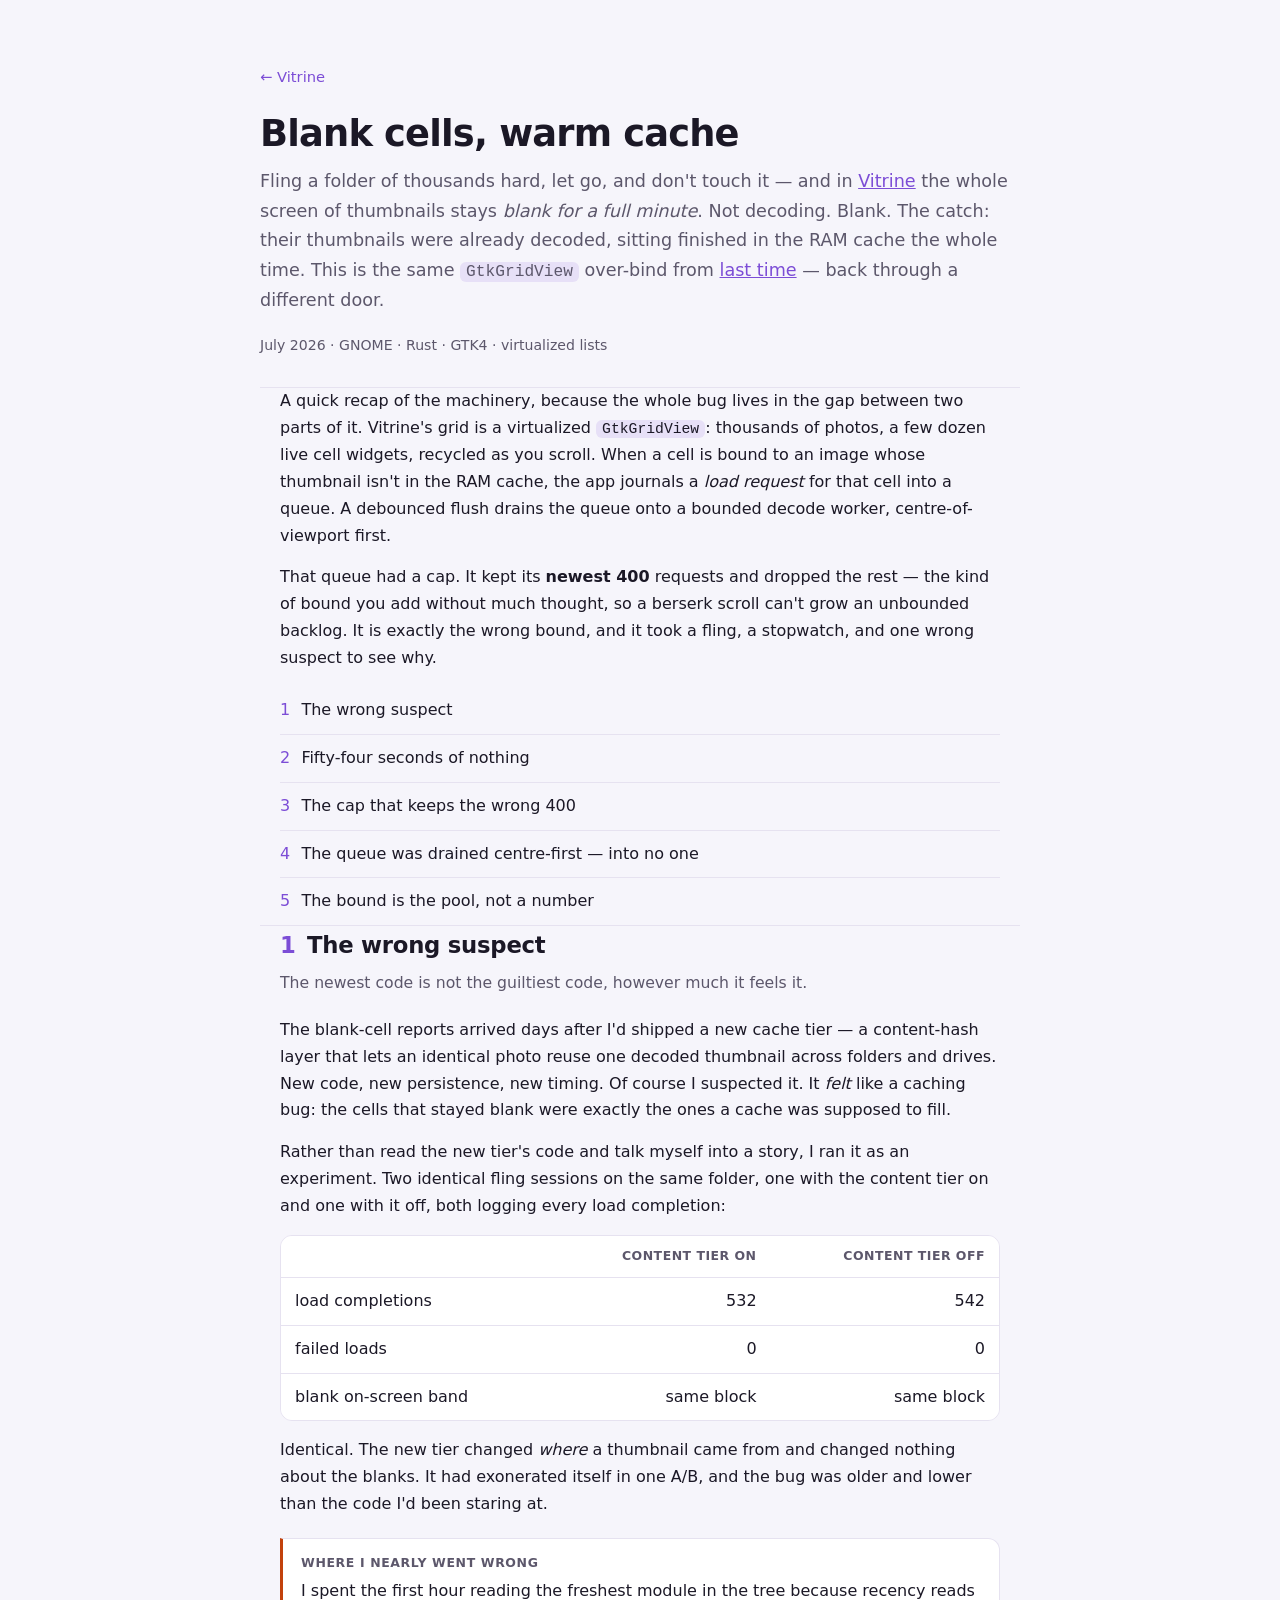
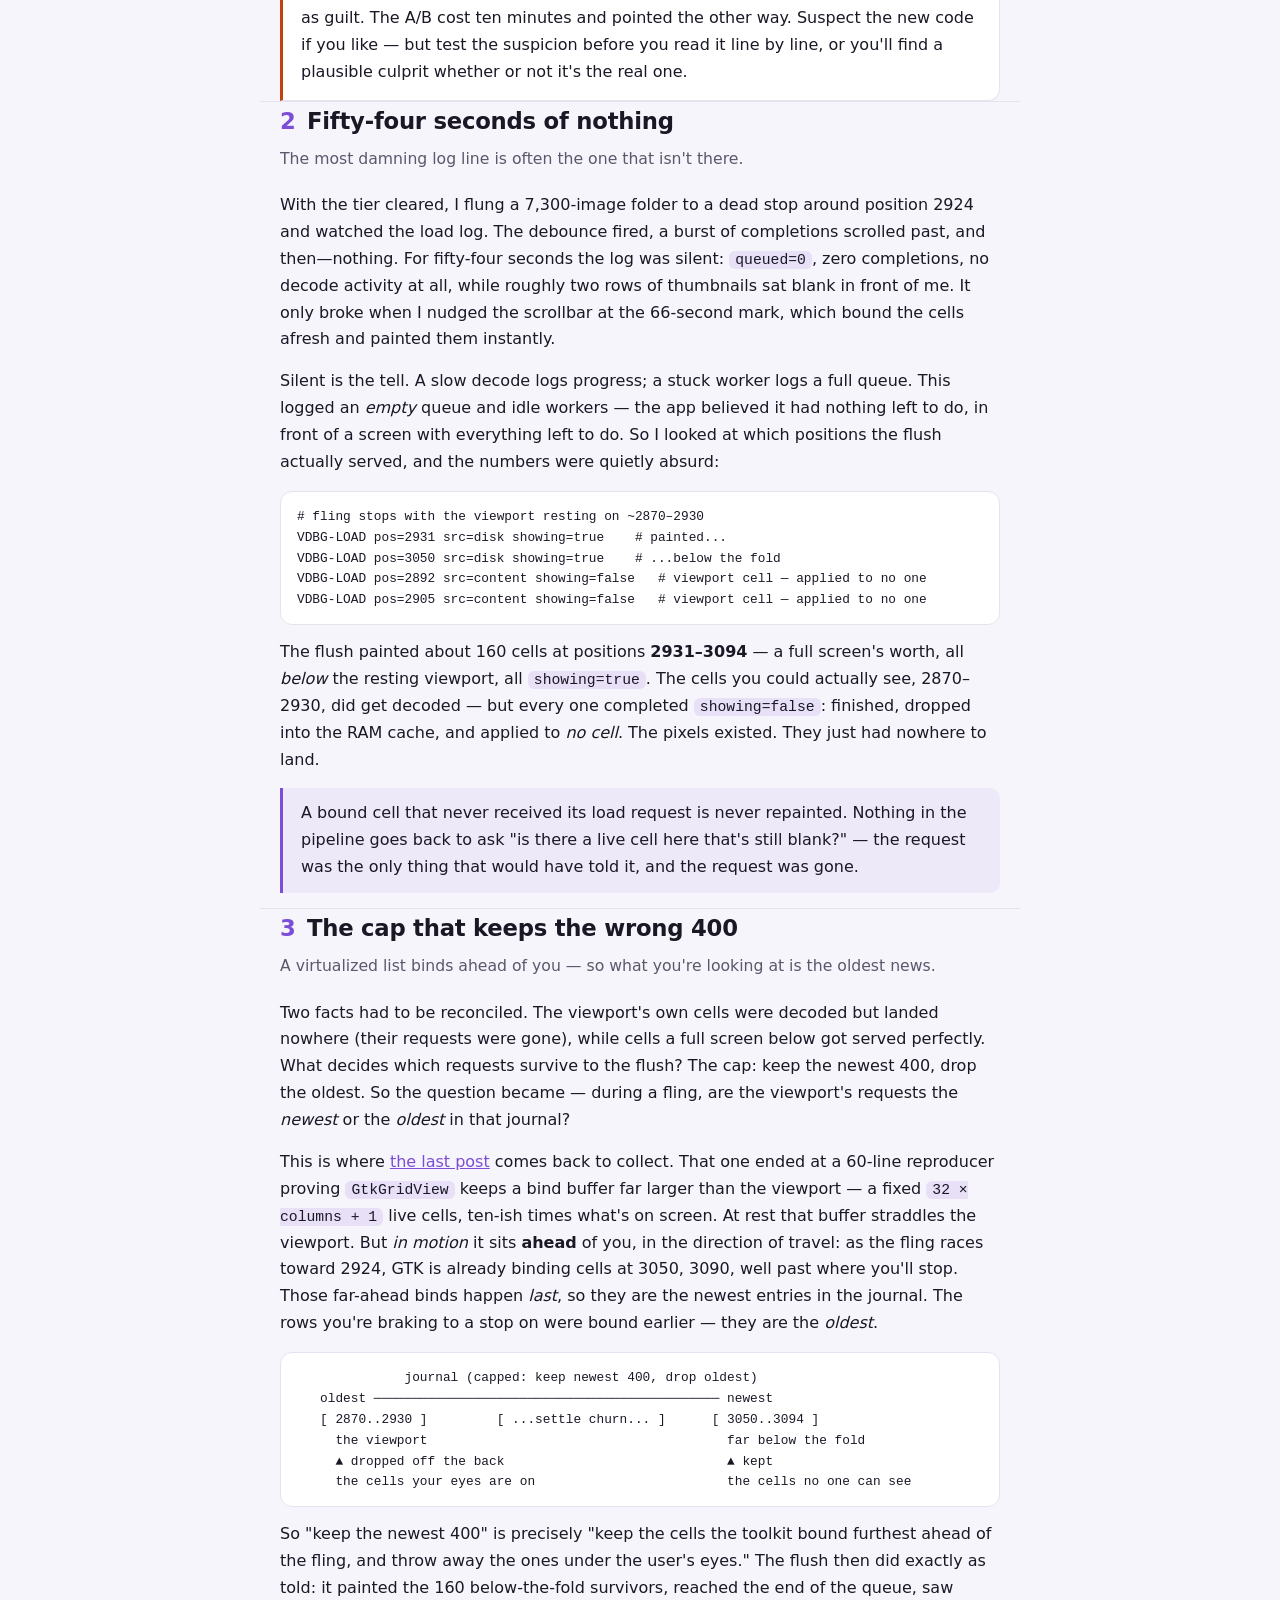
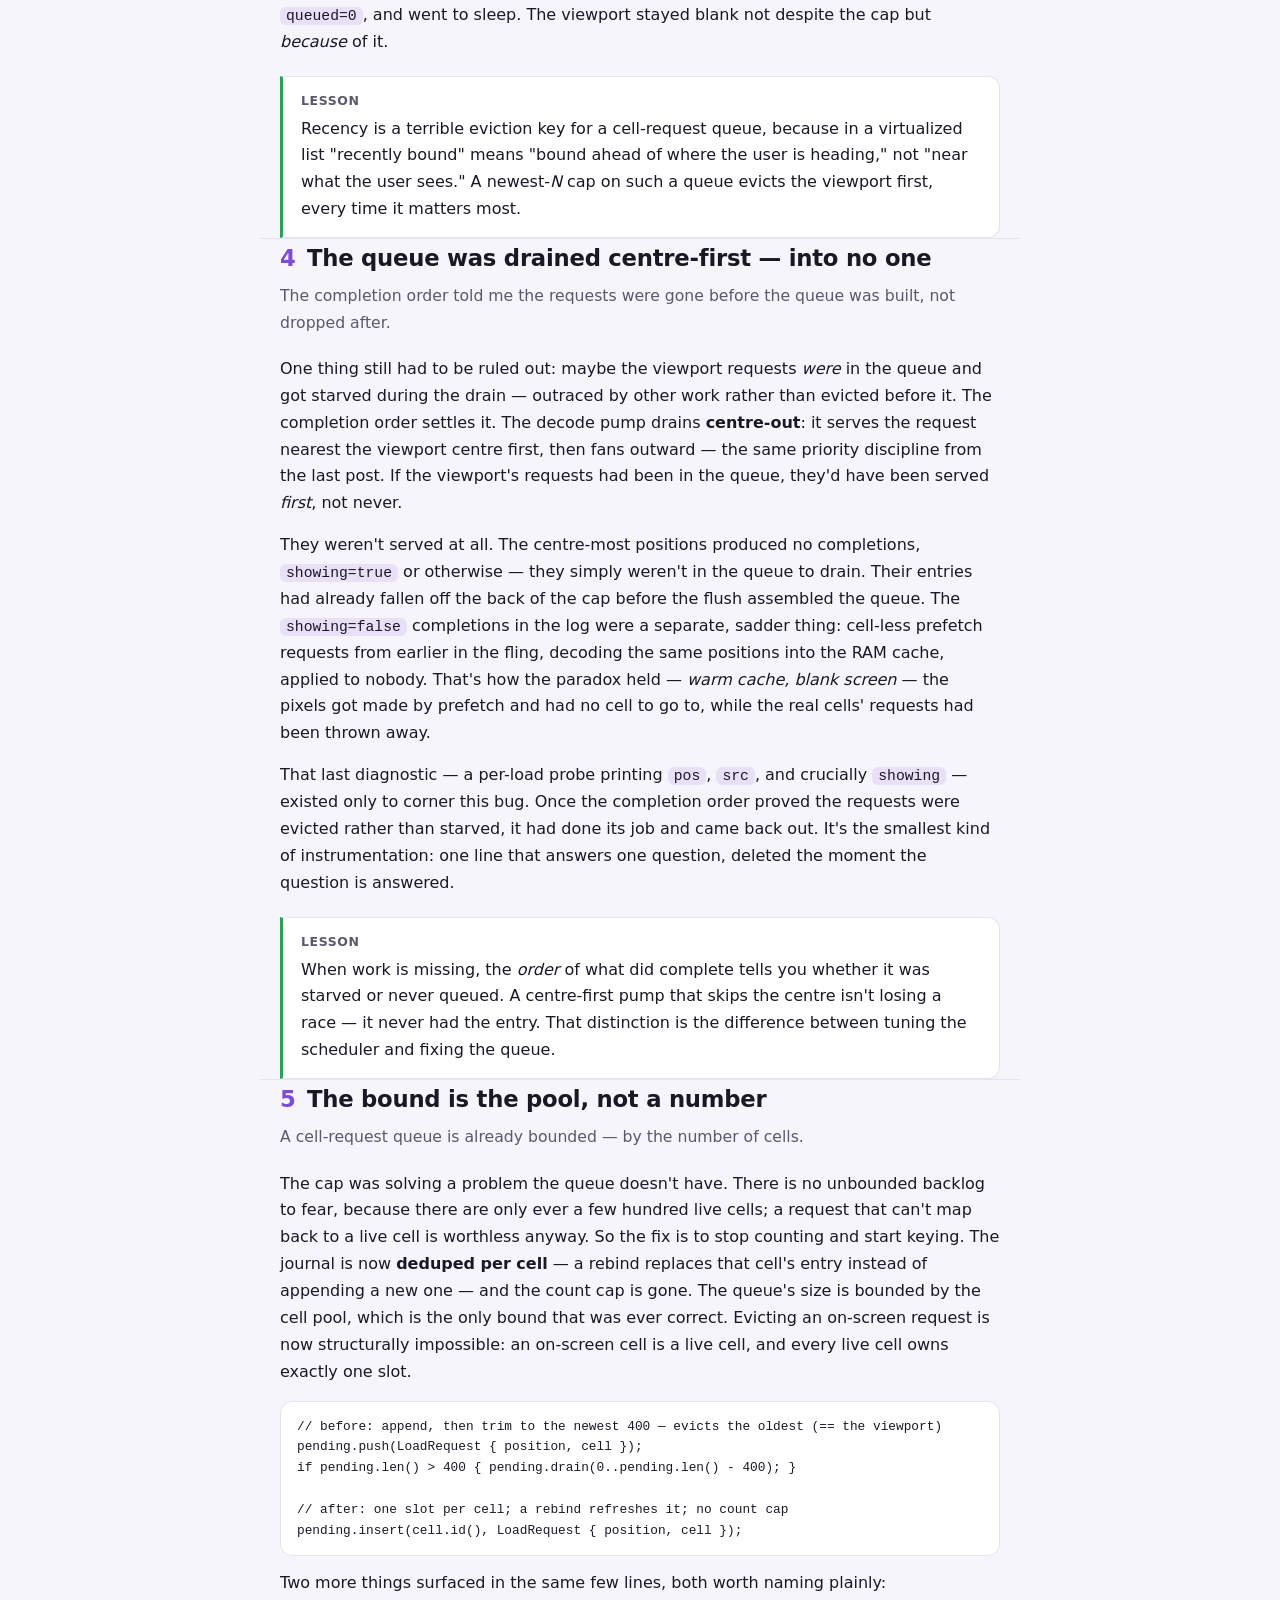
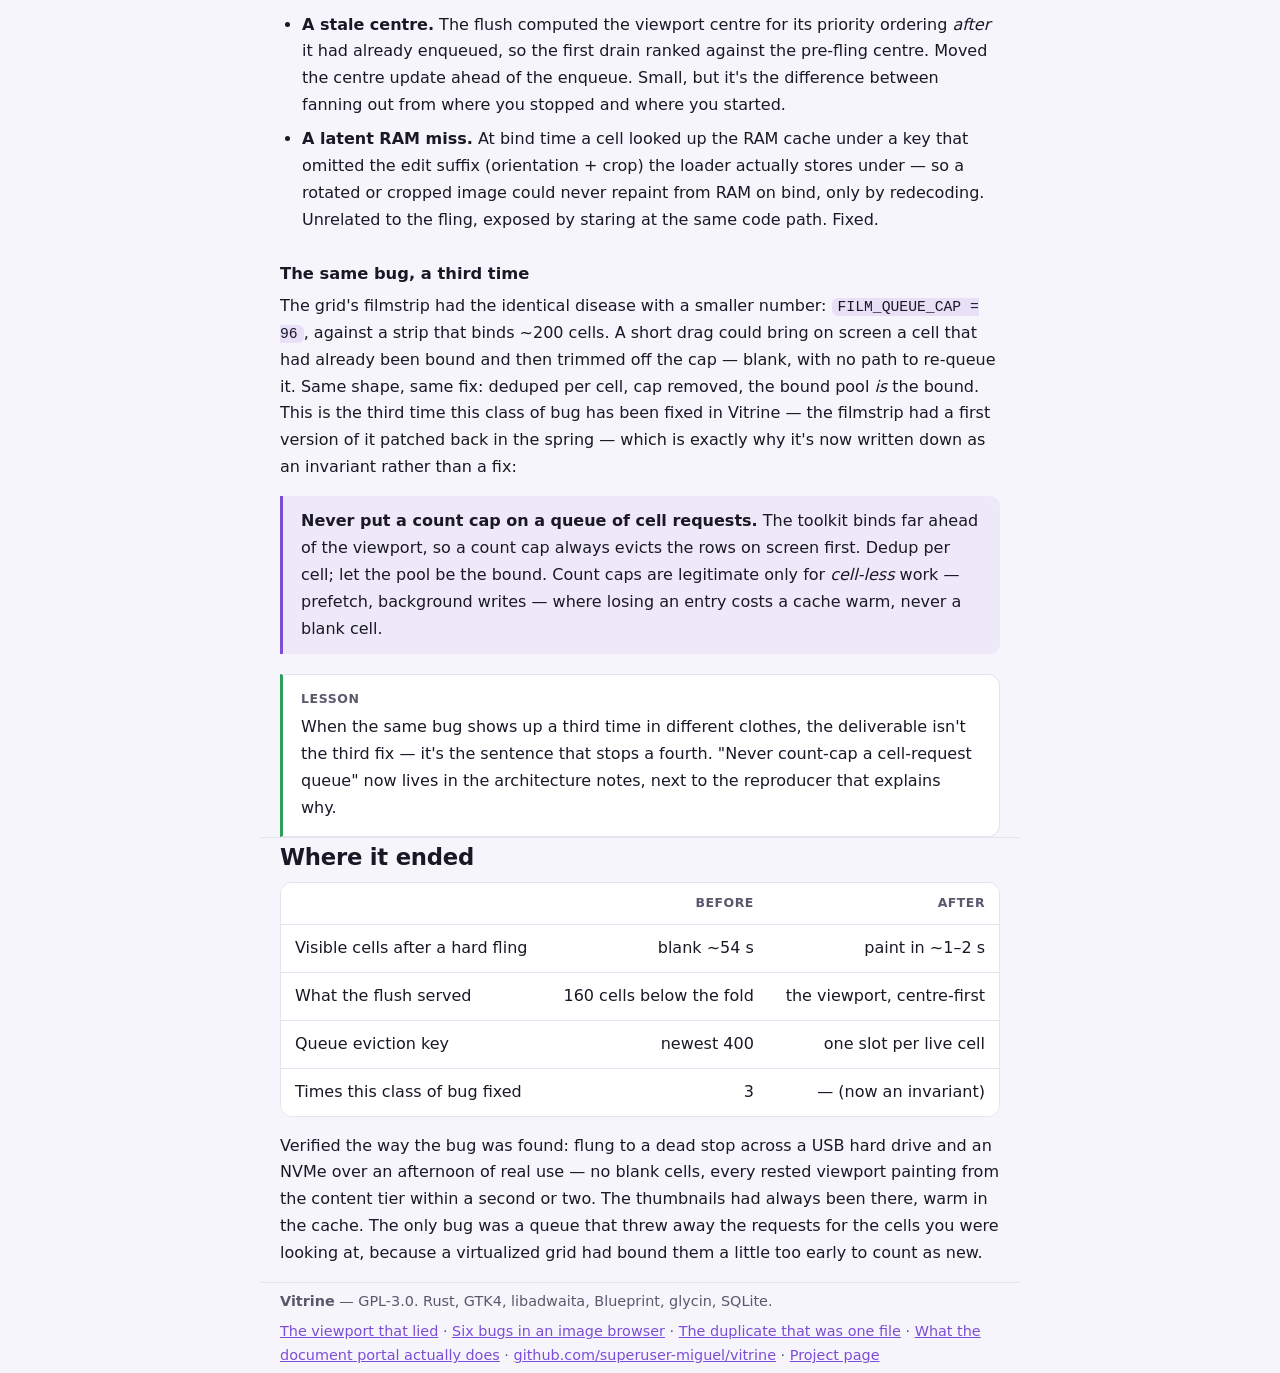
==== docs/blank-cells-warm-cache.html @ 269ecb94 "docs(blog): "Blank cells, warm cache" — the V-28 write-up Sequel to "The viewport that lied": the sa" ====
<!doctype html>
<html lang="en">
<head>
<meta charset="utf-8">
<meta name="viewport" content="width=device-width, initial-scale=1">
<title>Blank cells, warm cache — Vitrine</title>
<meta name="description" content="After a hard fling in a GTK4/Rust image browser, the visible thumbnails stay blank for a minute while their decoded textures sit finished in the RAM cache. The culprit: a load queue capped at its newest 400 binds — and a virtualized grid that binds so far ahead of the viewport that the rows you're staring at are the oldest, and the first evicted.">
<style>
  :root {
    --bg: #f6f5fb; --surface: #ffffff; --text: #1b1826; --muted: #5c576b;
    --border: #e6e2f0; --accent: #7c4dd6; --accent-2: #6a2bbf;
    --ok: #2e9e5b; --no: #c7c1d6; --warn: #c2410c;
  }
  @media (prefers-color-scheme: dark) {
    :root {
      --bg: #16131d; --surface: #1f1b29; --text: #ece8f5; --muted: #a89fbe;
      --border: #2c2638; --accent: #a066e6; --accent-2: #8b5cf6;
      --ok: #57d98a; --no: #443c56; --warn: #fb923c;
    }
  }
  :root[data-theme="light"] {
    --bg: #f6f5fb; --surface: #ffffff; --text: #1b1826; --muted: #5c576b;
    --border: #e6e2f0; --accent: #7c4dd6; --accent-2: #6a2bbf; --ok: #2e9e5b; --no: #c7c1d6; --warn: #c2410c;
  }
  :root[data-theme="dark"] {
    --bg: #16131d; --surface: #1f1b29; --text: #ece8f5; --muted: #a89fbe;
    --border: #2c2638; --accent: #a066e6; --accent-2: #8b5cf6; --ok: #57d98a; --no: #443c56; --warn: #fb923c;
  }
  * { box-sizing: border-box; }
  body {
    margin: 0; background: var(--bg); color: var(--text);
    font: 16px/1.68 system-ui, -apple-system, "Segoe UI", Roboto, sans-serif;
  }
  a { color: var(--accent); }
  .wrap { max-width: 760px; margin: 0 auto; padding: 0 20px; }
  section { padding: 40px 0; border-bottom: 1px solid var(--border); }
  section:last-of-type { border-bottom: 0; }

  .hero { padding: 64px 0 30px; border-bottom: 1px solid var(--border); }
  .back { display: inline-block; margin-bottom: 22px; font-size: .92rem; text-decoration: none; }
  h1 { font-size: 2.3rem; margin: 0 0 12px; letter-spacing: -.022em; line-height: 1.18; }
  .lede { color: var(--muted); font-size: 1.1rem; margin: 0 0 18px; }
  .meta { color: var(--muted); font-size: .88rem; margin: 0; }

  h2 { font-size: 1.42rem; letter-spacing: -.01em; margin: 0 0 6px; }
  h2 .num { color: var(--accent); font-variant-numeric: tabular-nums; margin-right: .5em; }
  .sub { color: var(--muted); margin: 0 0 20px; font-size: .98rem; }
  h3 { font-size: 1.02rem; margin: 26px 0 6px; }
  p { margin: 0 0 15px; }

  pre { background: var(--surface); border: 1px solid var(--border); border-radius: 12px;
        padding: 14px 16px; overflow-x: auto; font-size: .87rem; line-height: 1.5; }
  code { background: color-mix(in srgb, var(--accent) 12%, transparent); padding: 1px 6px;
         border-radius: 6px; font-size: .92em; }
  pre code { background: none; padding: 0; }

  .tablewrap { overflow-x: auto; border: 1px solid var(--border); border-radius: 12px; margin: 0 0 16px; }
  table { width: 100%; border-collapse: collapse; min-width: 420px; background: var(--surface); }
  th, td { padding: 10px 14px; text-align: right; border-bottom: 1px solid var(--border); font-variant-numeric: tabular-nums; }
  th:first-child, td:first-child { text-align: left; font-variant-numeric: normal; }
  thead th { font-size: .78rem; color: var(--muted); font-weight: 600; text-transform: uppercase; letter-spacing: .04em; }
  tbody tr:last-child td { border-bottom: 0; }

  blockquote { margin: 0 0 15px; padding: 12px 18px; border-left: 3px solid var(--accent);
               background: color-mix(in srgb, var(--accent) 7%, transparent);
               border-radius: 0 10px 10px 0; color: var(--text); }
  blockquote p:last-child { margin: 0; }

  .lesson { background: var(--surface); border: 1px solid var(--border);
            border-left: 3px solid var(--ok); border-radius: 0 12px 12px 0;
            padding: 14px 18px; margin: 20px 0 0; }
  .lesson b { display: block; font-size: .78rem; text-transform: uppercase;
              letter-spacing: .05em; color: var(--muted); margin-bottom: 4px; }
  .lesson p { margin: 0; }

  .mine { border-left-color: var(--warn); }
  ul { padding-left: 22px; margin: 0 0 15px; }
  li { margin: 0 0 7px; }
  .toc { list-style: none; padding: 0; margin: 0; }
  .toc li { margin: 0; border-bottom: 1px solid var(--border); }
  .toc li:last-child { border: 0; }
  .toc a { display: block; padding: 10px 0; text-decoration: none; color: var(--text); }
  .toc a:hover { color: var(--accent); }
  .toc .n { color: var(--accent); font-variant-numeric: tabular-nums; margin-right: .7em; }

  footer { border-top: 1px solid var(--border); color: var(--muted); font-size: .9rem; padding: 26px 0 46px; }
  footer p { margin: 6px 0; }
</style>
</head>
<body>

<header class="hero wrap">
  <a class="back" href="./">&larr; Vitrine</a>
  <h1>Blank cells, warm cache</h1>
  <p class="lede">Fling a folder of thousands hard, let go, and don't touch it — and in
    <a href="./">Vitrine</a> the whole screen of thumbnails stays <em>blank for a full
    minute</em>. Not decoding. Blank. The catch: their thumbnails were already decoded,
    sitting finished in the RAM cache the whole time. This is the same
    <code>GtkGridView</code> over-bind from <a href="the-viewport-that-lied.html">last
    time</a> — back through a different door.</p>
  <p class="meta">July 2026 · GNOME · Rust · GTK4 · virtualized lists</p>
</header>

<section class="wrap">
  <p>A quick recap of the machinery, because the whole bug lives in the gap between two
    parts of it. Vitrine's grid is a virtualized <code>GtkGridView</code>: thousands of
    photos, a few dozen live cell widgets, recycled as you scroll. When a cell is bound
    to an image whose thumbnail isn't in the RAM cache, the app journals a
    <em>load request</em> for that cell into a queue. A debounced flush drains the queue
    onto a bounded decode worker, centre-of-viewport first.</p>
  <p>That queue had a cap. It kept its <strong>newest 400</strong> requests and dropped
    the rest — the kind of bound you add without much thought, so a berserk scroll can't
    grow an unbounded backlog. It is exactly the wrong bound, and it took a fling, a
    stopwatch, and one wrong suspect to see why.</p>
  <ol class="toc" start="0">
    <li><a href="#suspect"><span class="n">1</span>The wrong suspect</a></li>
    <li><a href="#dead"><span class="n">2</span>Fifty-four seconds of nothing</a></li>
    <li><a href="#cap"><span class="n">3</span>The cap that keeps the wrong 400</a></li>
    <li><a href="#order"><span class="n">4</span>The queue was drained centre-first — into no one</a></li>
    <li><a href="#fix"><span class="n">5</span>The bound is the pool, not a number</a></li>
  </ol>
</section>

<section class="wrap" id="suspect">
  <h2><span class="num">1</span>The wrong suspect</h2>
  <p class="sub">The newest code is not the guiltiest code, however much it feels it.</p>

  <p>The blank-cell reports arrived days after I'd shipped a new cache tier — a
    content-hash layer that lets an identical photo reuse one decoded thumbnail across
    folders and drives. New code, new persistence, new timing. Of course I suspected it.
    It <em>felt</em> like a caching bug: the cells that stayed blank were exactly the ones
    a cache was supposed to fill.</p>

  <p>Rather than read the new tier's code and talk myself into a story, I ran it as an
    experiment. Two identical fling sessions on the same folder, one with the content tier
    on and one with it off, both logging every load completion:</p>

  <div class="tablewrap">
  <table>
    <thead><tr><th></th><th>content tier ON</th><th>content tier OFF</th></tr></thead>
    <tbody>
      <tr><td>load completions</td><td>532</td><td>542</td></tr>
      <tr><td>failed loads</td><td>0</td><td>0</td></tr>
      <tr><td>blank on-screen band</td><td>same block</td><td>same block</td></tr>
    </tbody>
  </table>
  </div>

  <p>Identical. The new tier changed <em>where</em> a thumbnail came from and changed
    nothing about the blanks. It had exonerated itself in one A/B, and the bug was older
    and lower than the code I'd been staring at.</p>

  <div class="lesson mine">
    <b>Where I nearly went wrong</b>
    <p>I spent the first hour reading the freshest module in the tree because recency reads
      as guilt. The A/B cost ten minutes and pointed the other way. Suspect the new code if
      you like — but test the suspicion before you read it line by line, or you'll find a
      plausible culprit whether or not it's the real one.</p>
  </div>
</section>

<section class="wrap" id="dead">
  <h2><span class="num">2</span>Fifty-four seconds of nothing</h2>
  <p class="sub">The most damning log line is often the one that isn't there.</p>

  <p>With the tier cleared, I flung a 7,300-image folder to a dead stop around
    position&nbsp;2924 and watched the load log. The debounce fired, a burst of completions
    scrolled past, and then&mdash;nothing. For fifty-four seconds the log was silent:
    <code>queued=0</code>, zero completions, no decode activity at all, while roughly two
    rows of thumbnails sat blank in front of me. It only broke when I nudged the scrollbar
    at the 66-second mark, which bound the cells afresh and painted them instantly.</p>

  <p>Silent is the tell. A slow decode logs progress; a stuck worker logs a full queue.
    This logged an <em>empty</em> queue and idle workers — the app believed it had nothing
    left to do, in front of a screen with everything left to do. So I looked at which
    positions the flush actually served, and the numbers were quietly absurd:</p>

  <pre><code># fling stops with the viewport resting on ~2870&ndash;2930
VDBG-LOAD pos=2931 src=disk showing=true    # painted...
VDBG-LOAD pos=3050 src=disk showing=true    # ...below the fold
VDBG-LOAD pos=2892 src=content showing=false   # viewport cell — applied to no one
VDBG-LOAD pos=2905 src=content showing=false   # viewport cell — applied to no one</code></pre>

  <p>The flush painted about 160 cells at positions <strong>2931&ndash;3094</strong> —
    a full screen's worth, all <em>below</em> the resting viewport, all
    <code>showing=true</code>. The cells you could actually see, 2870&ndash;2930, did get
    decoded — but every one completed <code>showing=false</code>: finished, dropped into
    the RAM cache, and applied to <em>no cell</em>. The pixels existed. They just had
    nowhere to land.</p>

  <blockquote><p>A bound cell that never received its load request is never repainted.
    Nothing in the pipeline goes back to ask "is there a live cell here that's still
    blank?" — the request was the only thing that would have told it, and the request was
    gone.</p></blockquote>
</section>

<section class="wrap" id="cap">
  <h2><span class="num">3</span>The cap that keeps the wrong 400</h2>
  <p class="sub">A virtualized list binds ahead of you — so what you're looking at is the oldest news.</p>

  <p>Two facts had to be reconciled. The viewport's own cells were decoded but landed
    nowhere (their requests were gone), while cells a full screen below got served
    perfectly. What decides which requests survive to the flush? The cap: keep the newest
    400, drop the oldest. So the question became — during a fling, are the viewport's
    requests the <em>newest</em> or the <em>oldest</em> in that journal?</p>

  <p>This is where <a href="the-viewport-that-lied.html">the last post</a> comes back to
    collect. That one ended at a 60-line reproducer proving <code>GtkGridView</code> keeps
    a bind buffer far larger than the viewport — a fixed <code>32 × columns + 1</code> live
    cells, ten-ish times what's on screen. At rest that buffer straddles the viewport. But
    <em>in motion</em> it sits <strong>ahead</strong> of you, in the direction of travel:
    as the fling races toward 2924, GTK is already binding cells at 3050, 3090, well past
    where you'll stop. Those far-ahead binds happen <em>last</em>, so they are the newest
    entries in the journal. The rows you're braking to a stop on were bound earlier — they
    are the <em>oldest</em>.</p>

  <pre><code>              journal (capped: keep newest 400, drop oldest)
   oldest ───────────────────────────────────────────── newest
   [ 2870..2930 ]         [ ...settle churn... ]      [ 3050..3094 ]
     the viewport                                       far below the fold
     ▲ dropped off the back                             ▲ kept
     the cells your eyes are on                         the cells no one can see</code></pre>

  <p>So "keep the newest 400" is precisely "keep the cells the toolkit bound furthest
    ahead of the fling, and throw away the ones under the user's eyes." The flush then did
    exactly as told: it painted the 160 below-the-fold survivors, reached the end of the
    queue, saw <code>queued=0</code>, and went to sleep. The viewport stayed blank not
    despite the cap but <em>because</em> of it.</p>

  <div class="lesson">
    <b>Lesson</b>
    <p>Recency is a terrible eviction key for a cell-request queue, because in a virtualized
      list "recently bound" means "bound ahead of where the user is heading," not "near what
      the user sees." A newest-<em>N</em> cap on such a queue evicts the viewport first, every
      time it matters most.</p>
  </div>
</section>

<section class="wrap" id="order">
  <h2><span class="num">4</span>The queue was drained centre-first — into no one</h2>
  <p class="sub">The completion order told me the requests were gone before the queue was built, not dropped after.</p>

  <p>One thing still had to be ruled out: maybe the viewport requests <em>were</em> in the
    queue and got starved during the drain — outraced by other work rather than evicted
    before it. The completion order settles it. The decode pump drains
    <strong>centre-out</strong>: it serves the request nearest the viewport centre first,
    then fans outward — the same priority discipline from the last post. If the viewport's
    requests had been in the queue, they'd have been served <em>first</em>, not never.</p>

  <p>They weren't served at all. The centre-most positions produced no completions,
    <code>showing=true</code> or otherwise — they simply weren't in the queue to drain.
    Their entries had already fallen off the back of the cap before the flush assembled the
    queue. The <code>showing=false</code> completions in the log were a separate, sadder
    thing: cell-less prefetch requests from earlier in the fling, decoding the same
    positions into the RAM cache, applied to nobody. That's how the paradox held —
    <em>warm cache, blank screen</em> — the pixels got made by prefetch and had no cell to
    go to, while the real cells' requests had been thrown away.</p>

  <p>That last diagnostic — a per-load probe printing <code>pos</code>, <code>src</code>,
    and crucially <code>showing</code> — existed only to corner this bug. Once the
    completion order proved the requests were evicted rather than starved, it had done its
    job and came back out. It's the smallest kind of instrumentation: one line that answers
    one question, deleted the moment the question is answered.</p>

  <div class="lesson">
    <b>Lesson</b>
    <p>When work is missing, the <em>order</em> of what did complete tells you whether it was
      starved or never queued. A centre-first pump that skips the centre isn't losing a race —
      it never had the entry. That distinction is the difference between tuning the scheduler
      and fixing the queue.</p>
  </div>
</section>

<section class="wrap" id="fix">
  <h2><span class="num">5</span>The bound is the pool, not a number</h2>
  <p class="sub">A cell-request queue is already bounded — by the number of cells.</p>

  <p>The cap was solving a problem the queue doesn't have. There is no unbounded backlog to
    fear, because there are only ever a few hundred live cells; a request that can't map
    back to a live cell is worthless anyway. So the fix is to stop counting and start
    keying. The journal is now <strong>deduped per cell</strong> — a rebind replaces that
    cell's entry instead of appending a new one — and the count cap is gone. The queue's
    size is bounded by the cell pool, which is the only bound that was ever correct.
    Evicting an on-screen request is now structurally impossible: an on-screen cell is a
    live cell, and every live cell owns exactly one slot.</p>

  <pre><code>// before: append, then trim to the newest 400 — evicts the oldest (== the viewport)
pending.push(LoadRequest { position, cell });
if pending.len() &gt; 400 { pending.drain(0..pending.len() - 400); }

// after: one slot per cell; a rebind refreshes it; no count cap
pending.insert(cell.id(), LoadRequest { position, cell });</code></pre>

  <p>Two more things surfaced in the same few lines, both worth naming plainly:</p>
  <ul>
    <li><strong>A stale centre.</strong> The flush computed the viewport centre for its
      priority ordering <em>after</em> it had already enqueued, so the first drain ranked
      against the pre-fling centre. Moved the centre update ahead of the enqueue. Small, but
      it's the difference between fanning out from where you stopped and where you started.</li>
    <li><strong>A latent RAM miss.</strong> At bind time a cell looked up the RAM cache
      under a key that omitted the edit suffix (orientation + crop) the loader actually
      stores under — so a rotated or cropped image could never repaint from RAM on bind, only
      by redecoding. Unrelated to the fling, exposed by staring at the same code path. Fixed.</li>
  </ul>

  <h3>The same bug, a third time</h3>
  <p>The grid's filmstrip had the identical disease with a smaller number:
    <code>FILM_QUEUE_CAP = 96</code>, against a strip that binds ~200 cells. A short drag
    could bring on screen a cell that had already been bound and then trimmed off the cap —
    blank, with no path to re-queue it. Same shape, same fix: deduped per cell, cap removed,
    the bound pool <em>is</em> the bound. This is the third time this class of bug has been
    fixed in Vitrine — the filmstrip had a first version of it patched back in the spring —
    which is exactly why it's now written down as an invariant rather than a fix:</p>

  <blockquote><p><strong>Never put a count cap on a queue of cell requests.</strong> The
    toolkit binds far ahead of the viewport, so a count cap always evicts the rows on
    screen first. Dedup per cell; let the pool be the bound. Count caps are legitimate only
    for <em>cell-less</em> work — prefetch, background writes — where losing an entry costs
    a cache warm, never a blank cell.</p></blockquote>

  <div class="lesson">
    <b>Lesson</b>
    <p>When the same bug shows up a third time in different clothes, the deliverable isn't the
      third fix — it's the sentence that stops a fourth. "Never count-cap a cell-request queue"
      now lives in the architecture notes, next to the reproducer that explains why.</p>
  </div>
</section>

<section class="wrap">
  <h2>Where it ended</h2>
  <div class="tablewrap">
  <table>
    <thead><tr><th></th><th>Before</th><th>After</th></tr></thead>
    <tbody>
      <tr><td>Visible cells after a hard fling</td><td>blank ~54&nbsp;s</td><td>paint in ~1&ndash;2&nbsp;s</td></tr>
      <tr><td>What the flush served</td><td>160 cells below the fold</td><td>the viewport, centre-first</td></tr>
      <tr><td>Queue eviction key</td><td>newest 400</td><td>one slot per live cell</td></tr>
      <tr><td>Times this class of bug fixed</td><td>3</td><td>&mdash; (now an invariant)</td></tr>
    </tbody>
  </table>
  </div>
  <p>Verified the way the bug was found: flung to a dead stop across a USB hard drive and an
    NVMe over an afternoon of real use — no blank cells, every rested viewport painting from
    the content tier within a second or two. The thumbnails had always been there, warm in
    the cache. The only bug was a queue that threw away the requests for the cells you were
    looking at, because a virtualized grid had bound them a little too early to count as
    new.</p>
</section>

<footer class="wrap">
  <p><strong>Vitrine</strong> — GPL-3.0. Rust, GTK4, libadwaita, Blueprint, glycin, SQLite.</p>
  <p><a href="the-viewport-that-lied.html">The viewport that lied</a>
     · <a href="debugging-vitrine.html">Six bugs in an image browser</a>
     · <a href="duplicates-that-arent.html">The duplicate that was one file</a>
     · <a href="flatpak-document-portal.html">What the document portal actually does</a>
     · <a href="https://github.com/superuser-miguel/vitrine">github.com/superuser-miguel/vitrine</a>
     · <a href="./">Project page</a></p>
</footer>

</body>
</html>
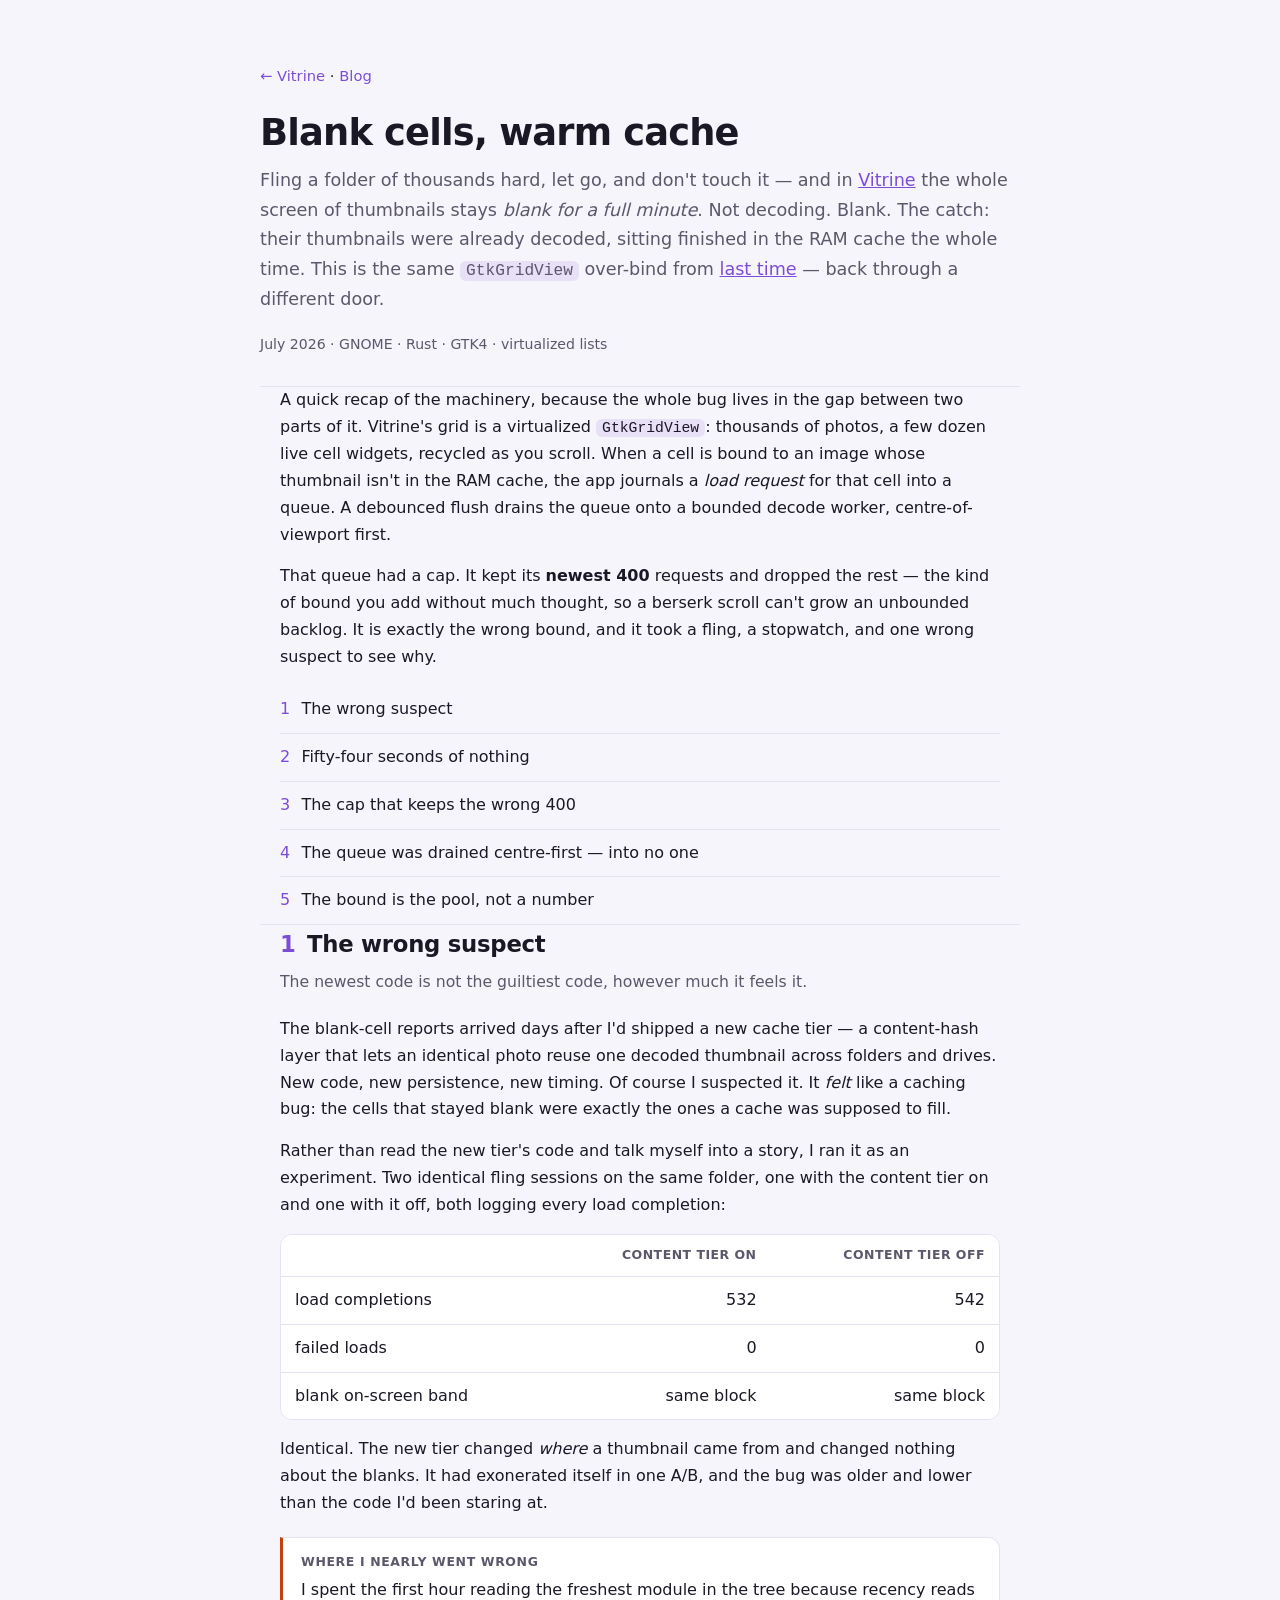
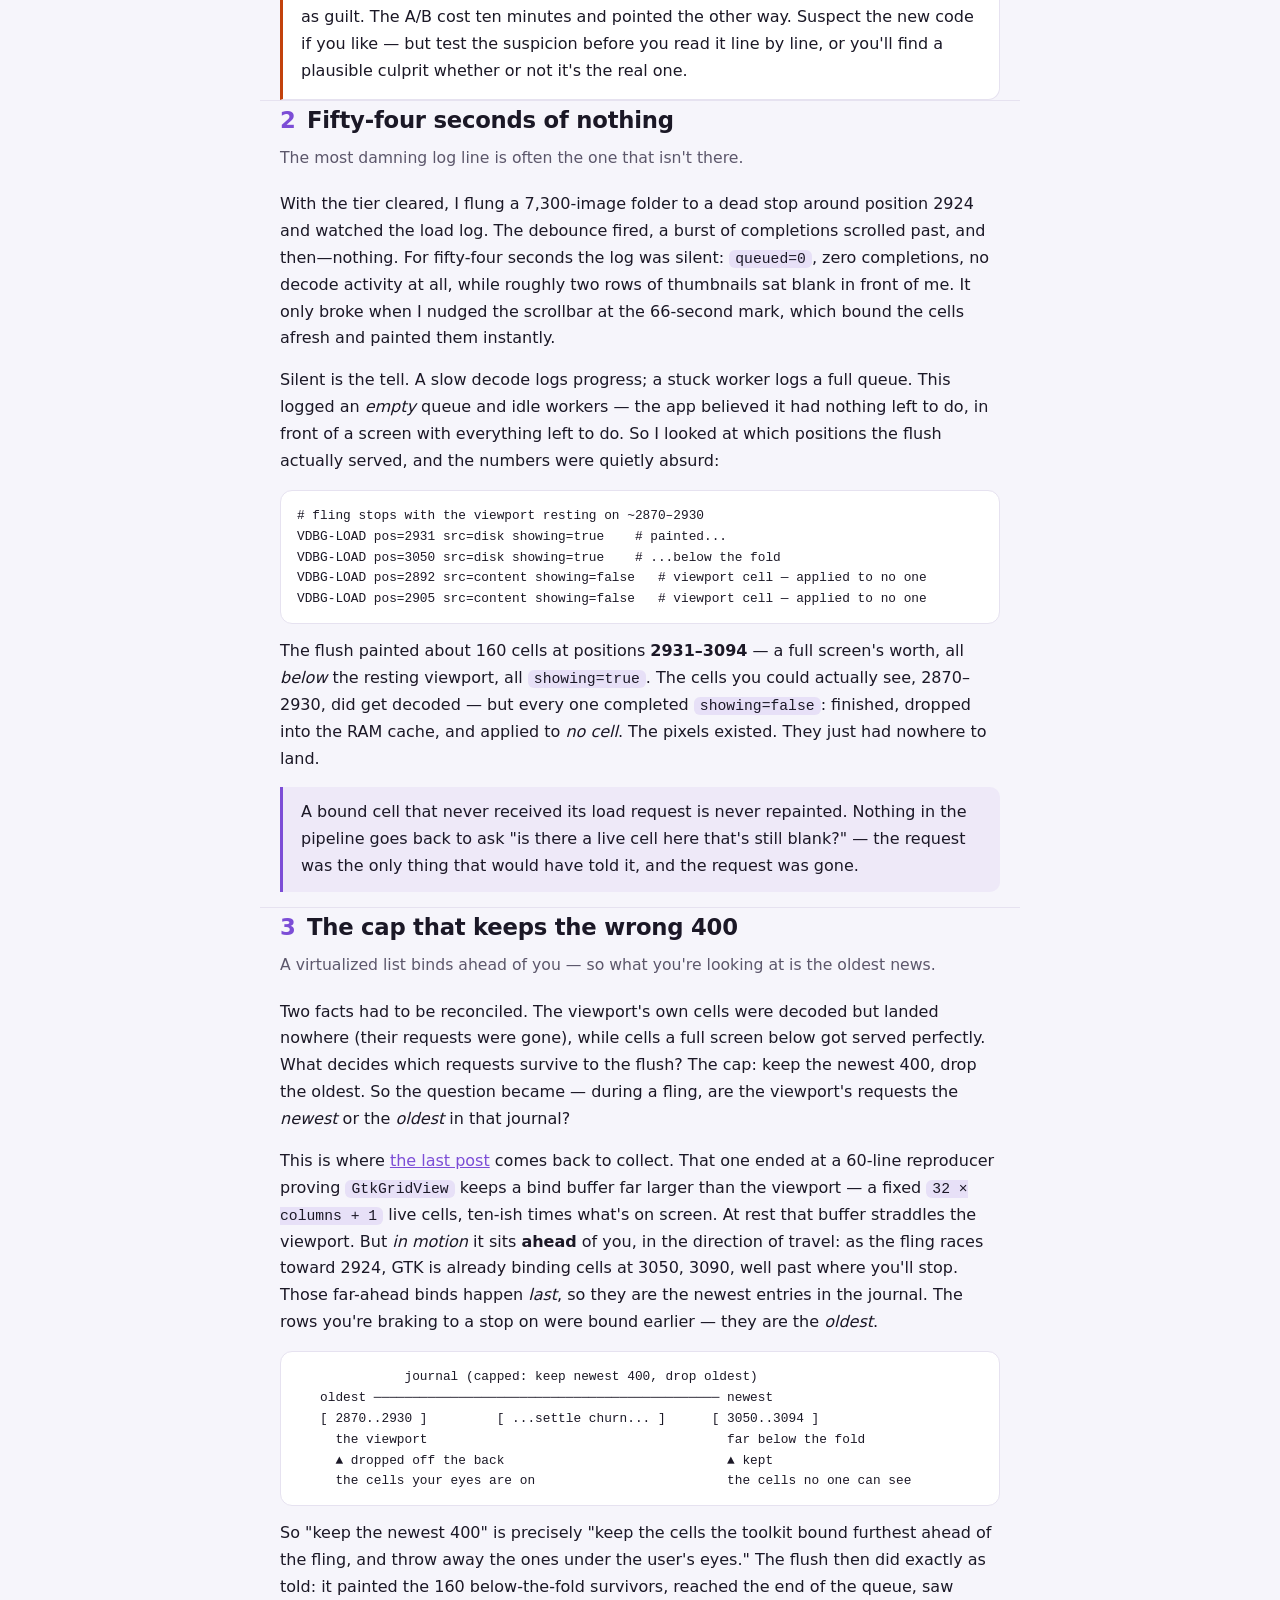
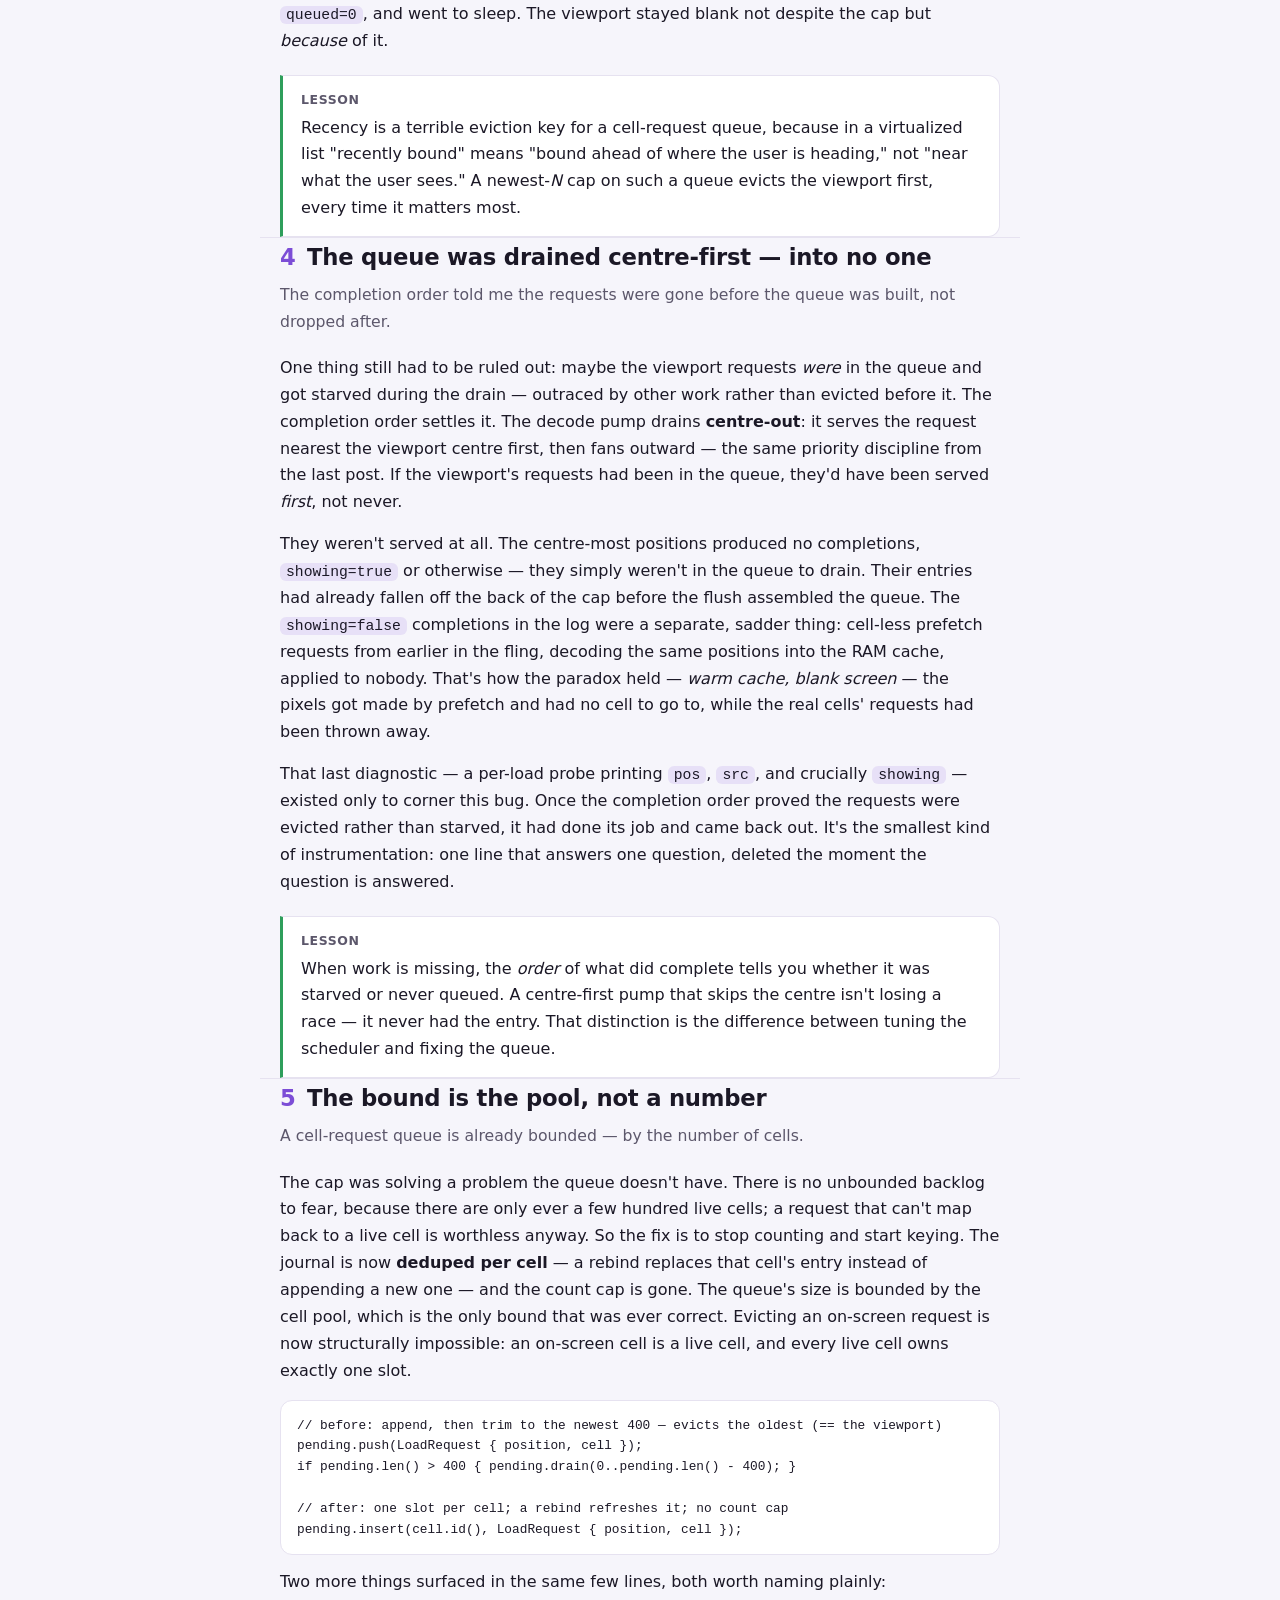
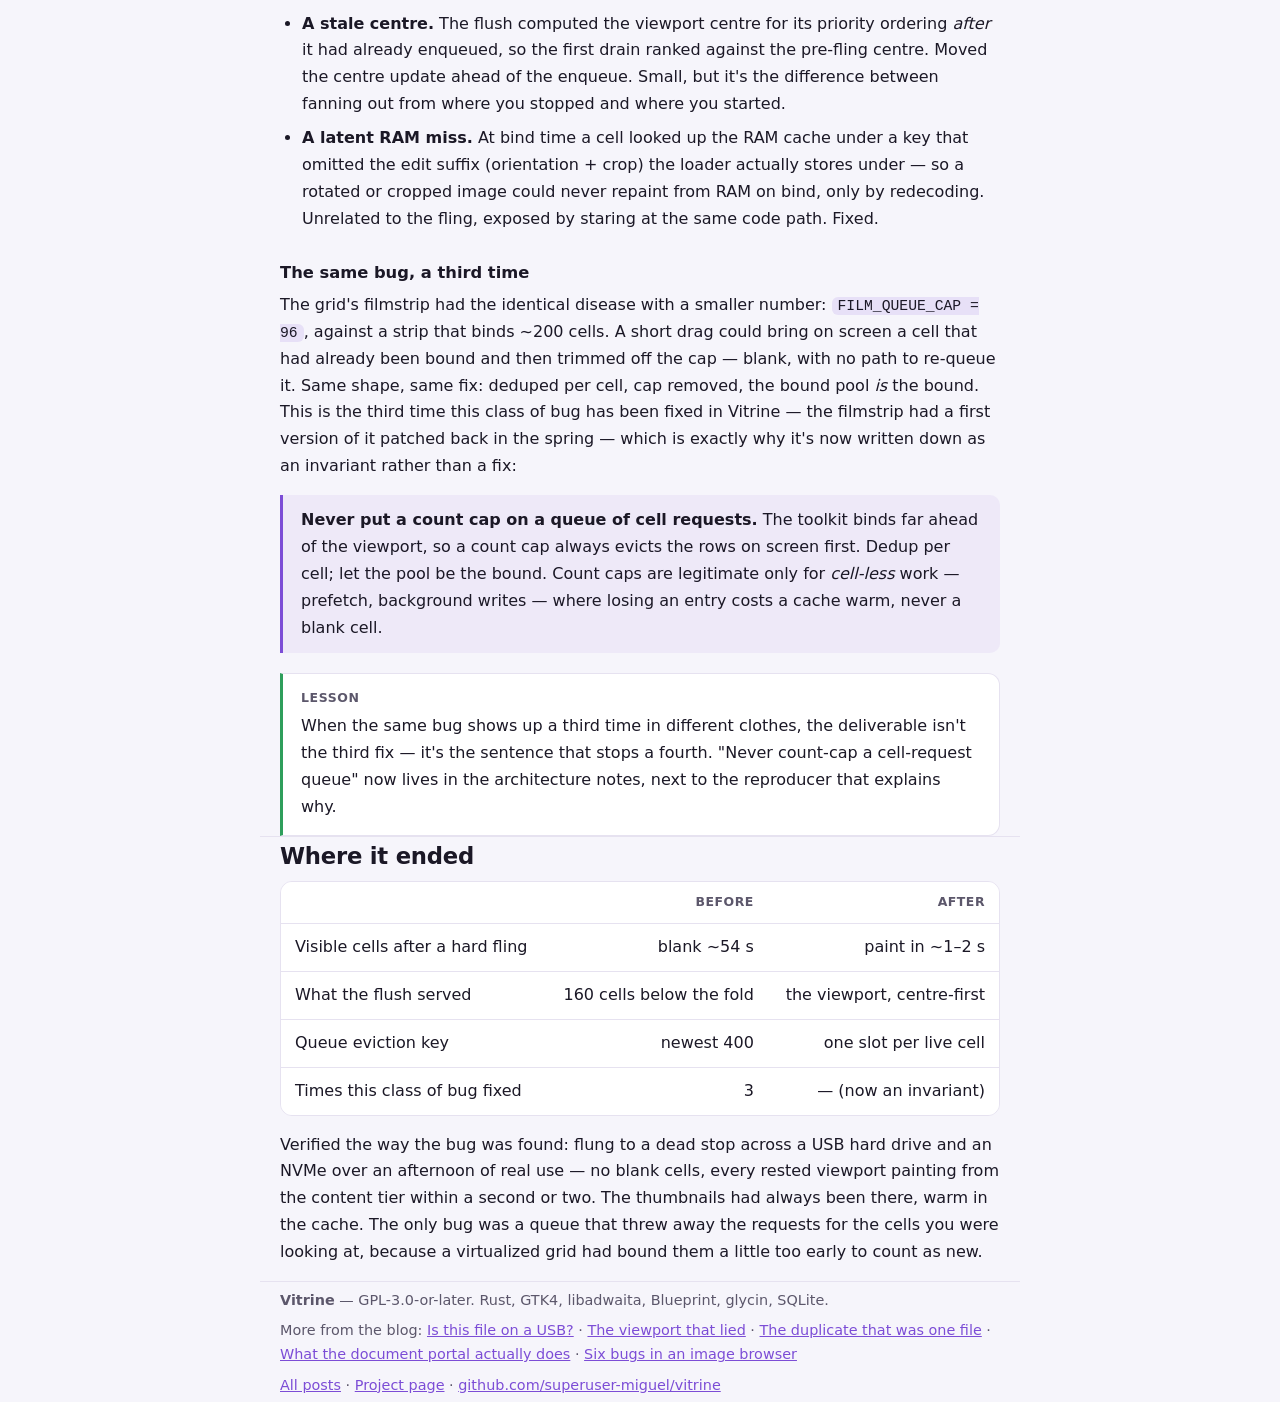
==== commit b1b7d224: "docs: site and README for 0.3.0 — install from the signed repo Install now leads with the .flatpakre" ====
--- a/docs/blank-cells-warm-cache.html
+++ b/docs/blank-cells-warm-cache.html
@@ -5,6 +5,14 @@
 <meta name="viewport" content="width=device-width, initial-scale=1">
 <title>Blank cells, warm cache — Vitrine</title>
 <meta name="description" content="After a hard fling in a GTK4/Rust image browser, the visible thumbnails stay blank for a minute while their decoded textures sit finished in the RAM cache. The culprit: a load queue capped at its newest 400 binds — and a virtualized grid that binds so far ahead of the viewport that the rows you're staring at are the oldest, and the first evicted.">
+<meta property="og:type" content="article">
+<meta property="og:title" content="Blank cells, warm cache">
+<meta property="og:description" content="After a hard fling in a GTK4/Rust image browser, the visible thumbnails stay blank for a minute while their decoded textures sit finished in the RAM cache. The culprit: a load queue capped at its newest 400 binds — and a virtualized grid that binds so far ahead of the viewport that the rows you're staring at are the oldest, and the first evicted.">
+<meta property="og:url" content="https://superuser-miguel.github.io/vitrine/blank-cells-warm-cache.html">
+<meta property="og:site_name" content="Vitrine">
+<meta name="twitter:card" content="summary">
+<meta name="twitter:title" content="Blank cells, warm cache">
+<meta name="twitter:description" content="After a hard fling in a GTK4/Rust image browser, the visible thumbnails stay blank for a minute while their decoded textures sit finished in the RAM cache. The culprit: a load queue capped at its newest 400 binds — and a virtualized grid that binds so far ahead of the viewport that the rows you're staring at are the oldest, and the first evicted.">
 <style>
   :root {
     --bg: #f6f5fb; --surface: #ffffff; --text: #1b1826; --muted: #5c576b;
@@ -37,7 +45,8 @@
   section:last-of-type { border-bottom: 0; }
 
   .hero { padding: 64px 0 30px; border-bottom: 1px solid var(--border); }
-  .back { display: inline-block; margin-bottom: 22px; font-size: .92rem; text-decoration: none; }
+  .back { display: block; margin-bottom: 22px; font-size: .92rem; text-decoration: none; }
+  .back a { text-decoration: none; }
   h1 { font-size: 2.3rem; margin: 0 0 12px; letter-spacing: -.022em; line-height: 1.18; }
   .lede { color: var(--muted); font-size: 1.1rem; margin: 0 0 18px; }
   .meta { color: var(--muted); font-size: .88rem; margin: 0; }
@@ -90,7 +99,7 @@
 <body>
 
 <header class="hero wrap">
-  <a class="back" href="./">&larr; Vitrine</a>
+  <nav class="back"><a href="./">&larr; Vitrine</a> · <a href="blog/">Blog</a></nav>
   <h1>Blank cells, warm cache</h1>
   <p class="lede">Fling a folder of thousands hard, let go, and don't touch it — and in
     <a href="./">Vitrine</a> the whole screen of thumbnails stays <em>blank for a full
@@ -348,13 +357,15 @@
 </section>
 
 <footer class="wrap">
-  <p><strong>Vitrine</strong> — GPL-3.0. Rust, GTK4, libadwaita, Blueprint, glycin, SQLite.</p>
-  <p><a href="the-viewport-that-lied.html">The viewport that lied</a>
-     · <a href="debugging-vitrine.html">Six bugs in an image browser</a>
+  <p><strong>Vitrine</strong> — GPL-3.0-or-later. Rust, GTK4, libadwaita, Blueprint, glycin, SQLite.</p>
+  <p>More from the blog: <a href="is-this-file-on-a-usb.html">Is this file on a USB?</a>
+     · <a href="the-viewport-that-lied.html">The viewport that lied</a>
      · <a href="duplicates-that-arent.html">The duplicate that was one file</a>
      · <a href="flatpak-document-portal.html">What the document portal actually does</a>
-     · <a href="https://github.com/superuser-miguel/vitrine">github.com/superuser-miguel/vitrine</a>
-     · <a href="./">Project page</a></p>
+     · <a href="debugging-vitrine.html">Six bugs in an image browser</a></p>
+  <p><a href="blog/">All posts</a>
+     · <a href="./">Project page</a>
+     · <a href="https://github.com/superuser-miguel/vitrine">github.com/superuser-miguel/vitrine</a></p>
 </footer>
 
 </body>
